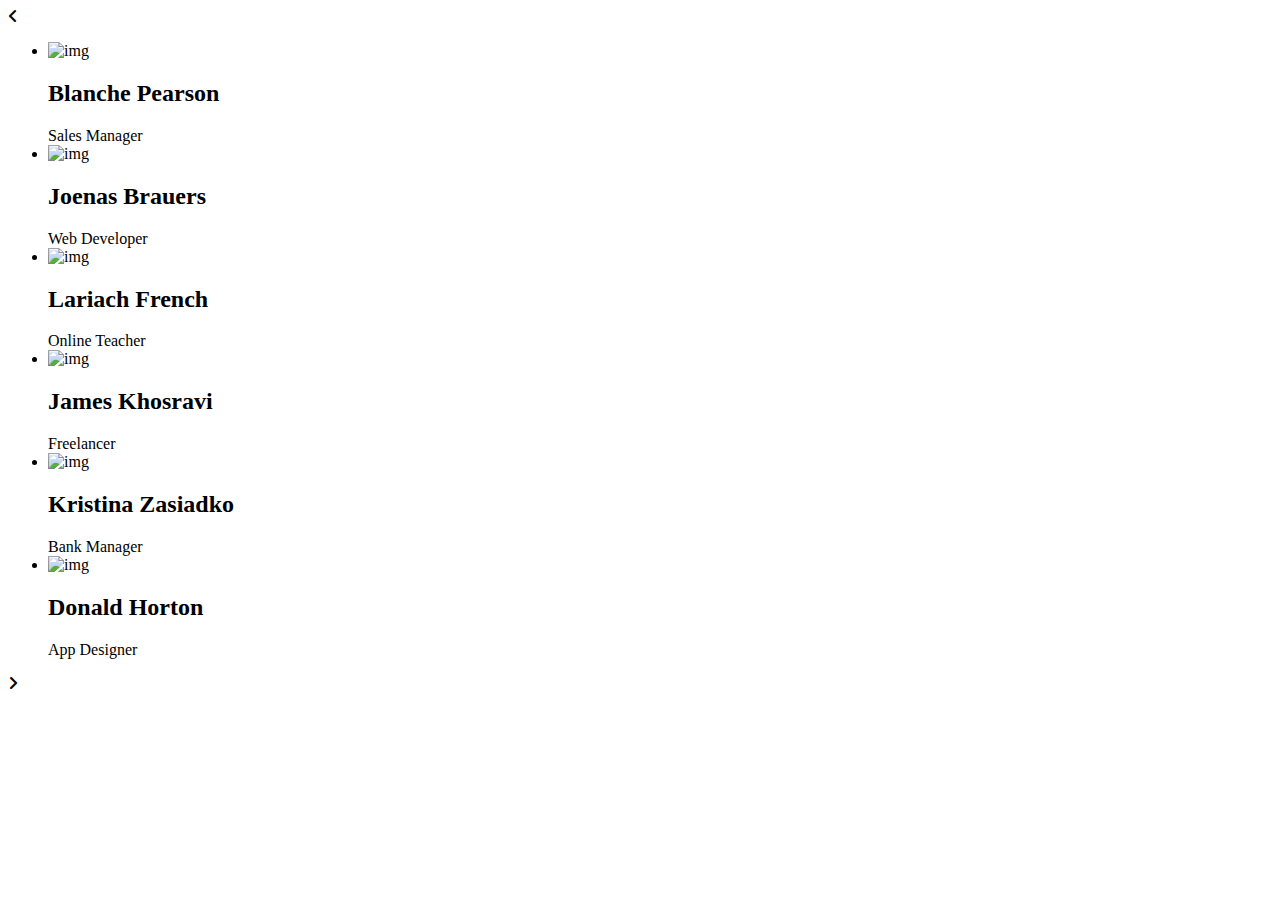
==== dragg_sluder_card/index.html @ 0029afdd "index.html" ====
<!DOCTYPE html>
<html lang="en" dir="ltr">
  <head>
    <meta charset="utf-8">
    <title>Infinite Card Slider JavaScript | CodingNepal</title>
    <meta name="viewport" content="width=device-width, initial-scale=1.0">
    
    
    <link rel="stylesheet" href="https://cdnjs.cloudflare.com/ajax/libs/font-awesome/6.3.0/css/all.min.css">
    <script src="script.js" defer></script>
    <link rel="stylesheet" href="style.css">

  </head>
  <body>

    <!-- wrapper class -->
    <div class="wrapper">
        <!-- left icon -->
      <i id="left" class="fa-solid fa-angle-left"></i>

      <!-- hero section -->
      <ul class="hero">
        <li class="card">
          <div class="img"><img src="./images/img-1.jpg" alt="img" draggable="false" ></div>  <!--draggablefalse so that os dpnt drag image-->
          <h2>Blanche Pearson</h2>
          <span>Sales Manager</span>
        </li>
        <li class="card">
          <div class="img"><img src="./images/img-2.jpg" alt="img" draggable="false"></div>
          <h2>Joenas Brauers</h2>
          <span>Web Developer</span>
        </li>
        <li class="card">
          <div class="img"><img src="./images/img-3.jpg" alt="img" draggable="false"></div>
          <h2>Lariach French</h2>
          <span>Online Teacher</span>
        </li>
        <li class="card">
          <div class="img"><img src="./images/img-4.jpg" alt="img" draggable="false"></div>
          <h2>James Khosravi</h2>
          <span>Freelancer</span>
        </li>
        <li class="card">
          <div class="img"><img src="./images/img-5.jpg" alt="img" draggable="false"></div>
          <h2>Kristina Zasiadko</h2>
          <span>Bank Manager</span>
        </li>
        <li class="card">
          <div class="img"><img src="./images/img-6.jpg" alt="img" draggable="false"></div>
          <h2>Donald Horton</h2>
          <span>App Designer</span>
        </li>
      </ul>

      <!-- right icon -->
      <i id="right" class="fa-solid fa-angle-right"></i>
    </div>

  </body>
</html>
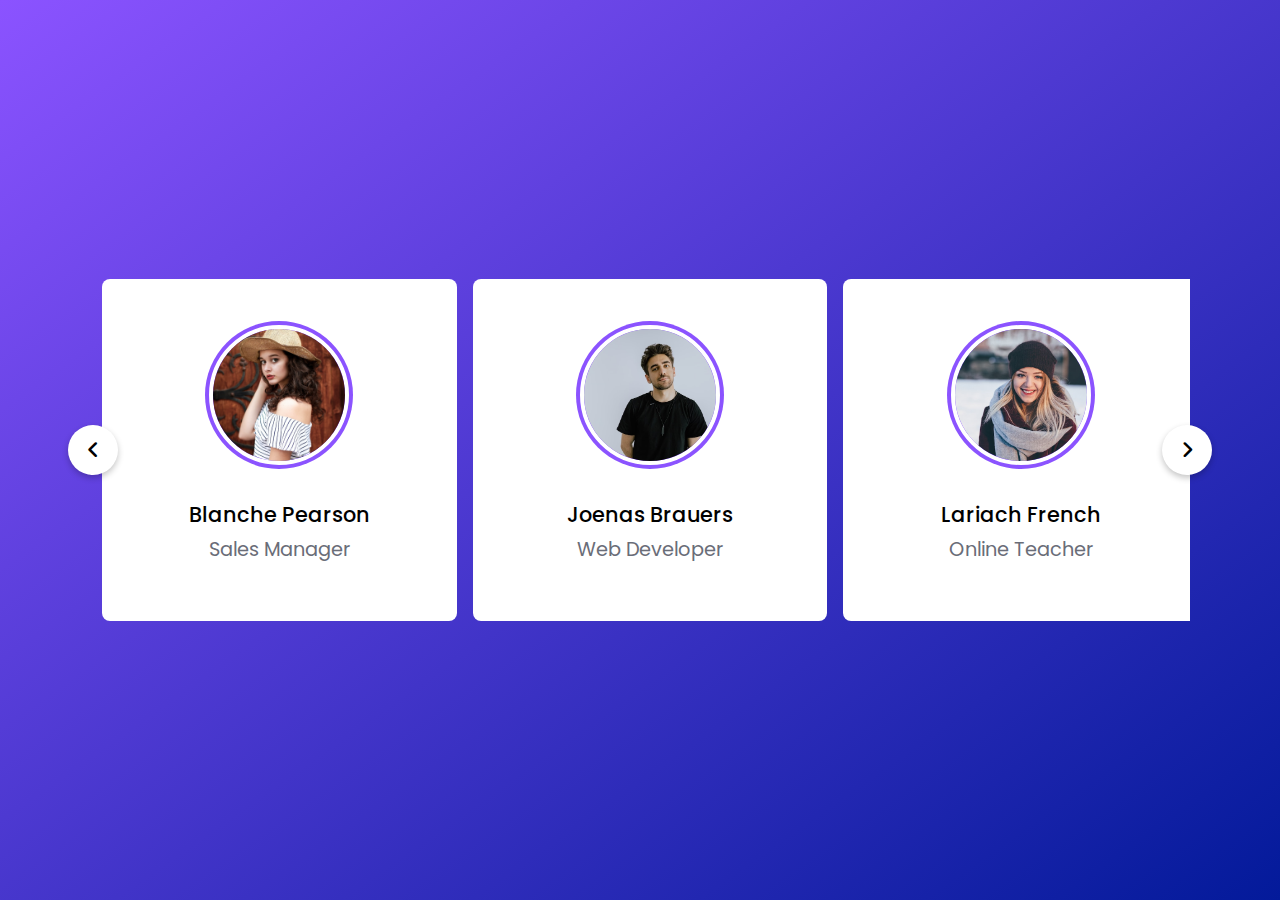
==== commit 0262b718: "index.html" ====
--- a/dragg_sluder_card/index.html
+++ b/dragg_sluder_card/index.html
@@ -2,7 +2,7 @@
 <html lang="en" dir="ltr">
   <head>
     <meta charset="utf-8">
-    <title>Infinite Card Slider JavaScript | CodingNepal</title>
+    <title>Card Slider </title>
     <meta name="viewport" content="width=device-width, initial-scale=1.0">
     
     
--- a/dragg_sluder_card/style.css
+++ b/dragg_sluder_card/style.css
@@ -0,0 +1,112 @@
+@import url("https://fonts.googleapis.com/css2?family=Poppins:wght@400;500;600&display=swap");
+* {
+  margin: 0;
+  padding: 0;
+  box-sizing: border-box;
+  font-family: "Poppins", sans-serif;
+}
+body {
+  display: flex;
+  align-items: center;
+  justify-content: center;
+  min-height: 100vh;
+  padding: 0 35px;
+  background: linear-gradient(to left top, #031a9a, #8b53ff);
+}
+
+/* wrapper */
+.wrapper {
+  max-width: 1100px;
+  width: 100%;
+  position: relative;
+}
+
+.wrapper i {
+  height: 50px;
+  width: 50px;
+  background: #fff;
+  text-align: center;
+  line-height: 50px;
+  border-radius: 50%;
+  cursor: pointer;
+  position: absolute;
+  top: 50%;
+  font-size: 1.25rem;
+  box-shadow: 0 3px 6px rgba(0, 0, 0, 0.23);
+  transform: translateY(-50%);
+  transition: transform 0.1s linear;
+}
+
+.wrapper i:first-child {
+  left: -22px;
+}
+.wrapper i:last-child {
+  right: -22px;
+}
+.wrapper .hero {
+  display: grid;
+  grid-auto-flow: column;
+  grid-auto-columns: calc((100% / 3) - 12px);
+  gap: 16px;
+  overflow: hidden;
+  scroll-behavior: smooth;
+}
+
+.card .img img {
+  width: 140px;
+  height: 140px;
+  object-fit: cover;
+  border-radius: 50%;
+  border: 4px solid white;
+}
+
+.card .img {
+  background-color: #8b53ff;
+  height: 148px;
+  width: 148px;
+  border-radius: 50%;
+}
+.hero :where(.card, .img) {
+  display: flex;
+  align-items: center;
+  justify-content: center;
+}
+.hero.dragging .card{
+    cursor: grab;
+    user-select: none;
+}
+.hero .card {
+  height: 342px;
+  list-style-type: none;
+  background: white;
+  border-radius: 8px;
+  display: flex;
+  align-items: center;
+  justify-content: center;
+  flex-direction: column;
+  padding-bottom: 15px;
+  cursor: pointer;
+}
+
+.card h2 {
+  font-weight: 500;
+  font-size: 1.3rem;
+  margin: 30px 0px 5px;
+}
+
+.card span {
+  color: #6a6d78;
+  font-size: 1.21rem;
+}
+
+@media screen and (max-width: 900px) {
+  .wrapper .hero {
+    grid-auto-columns: calc((100% / 2) - 9px);
+    
+  }
+}
+@media screen and (max-width: 600px) {
+  .wrapper .hero {
+    grid-auto-columns: 100%;
+  }
+}
